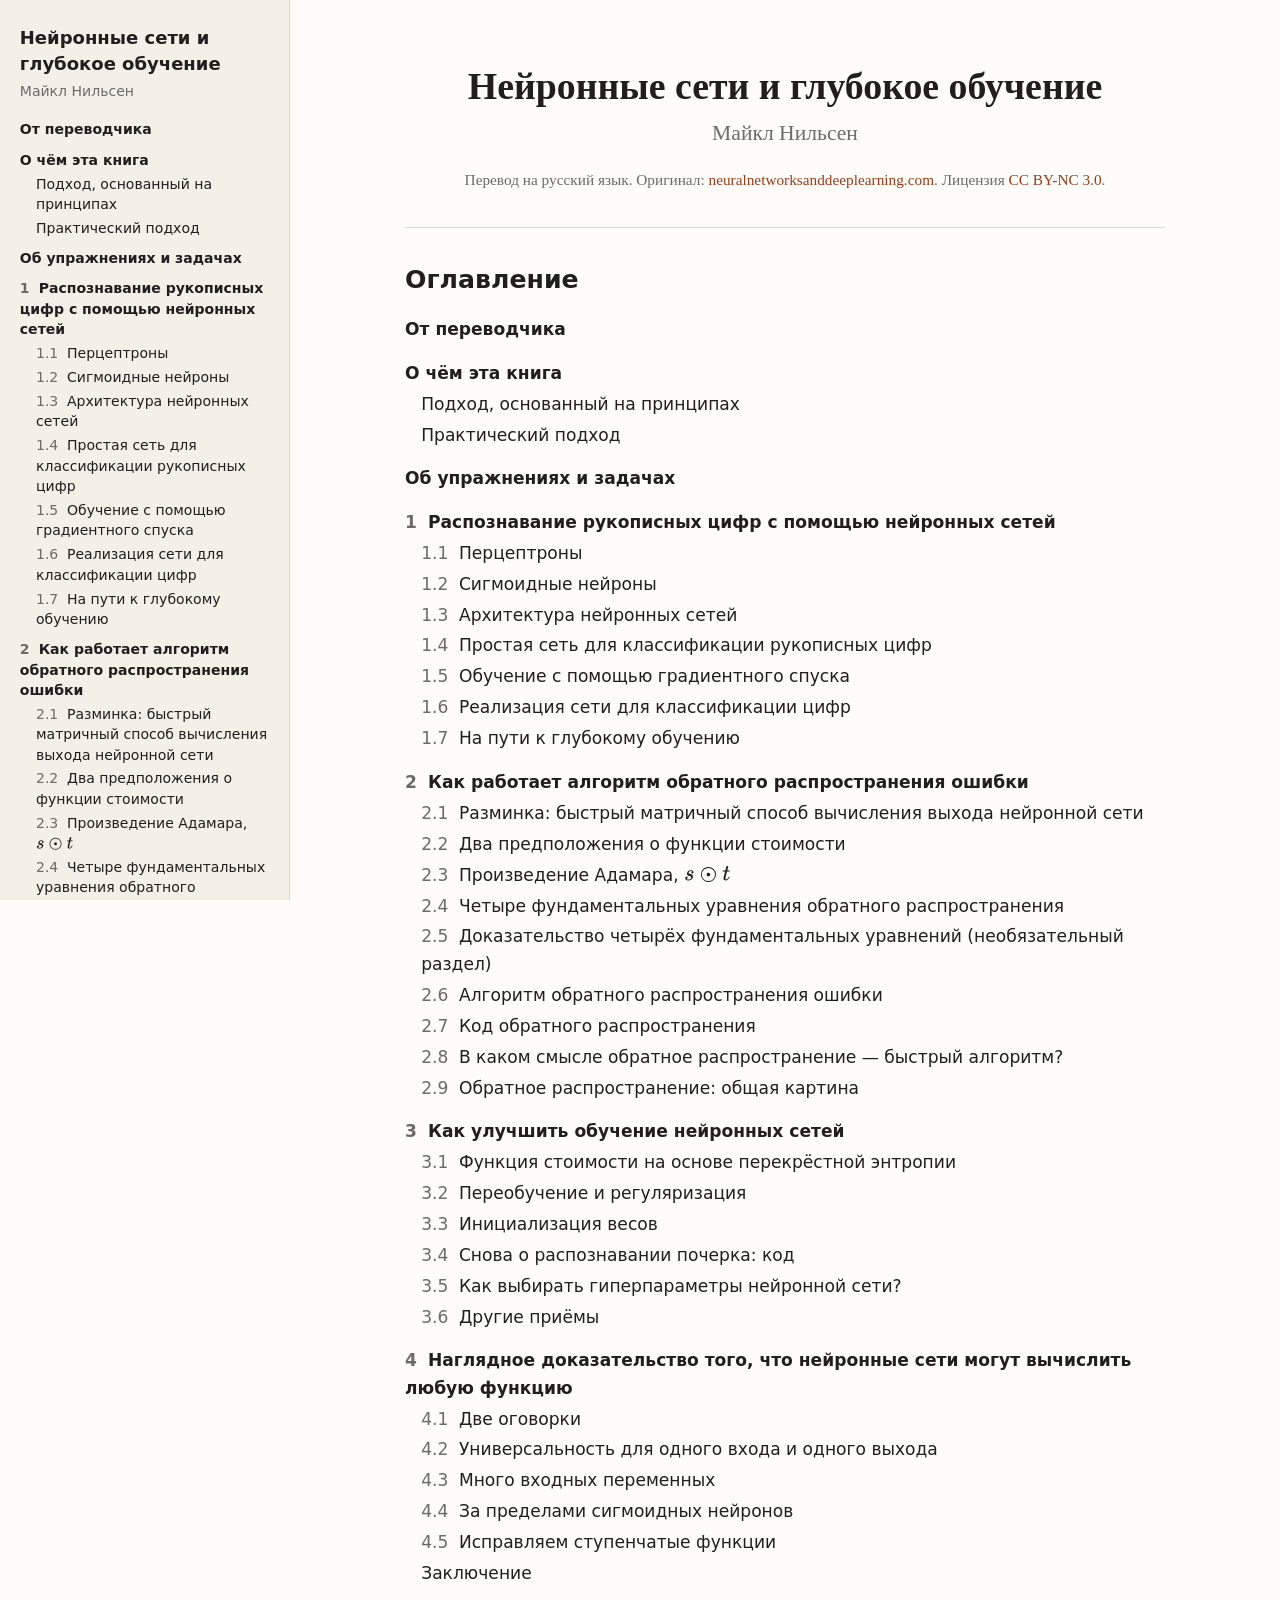
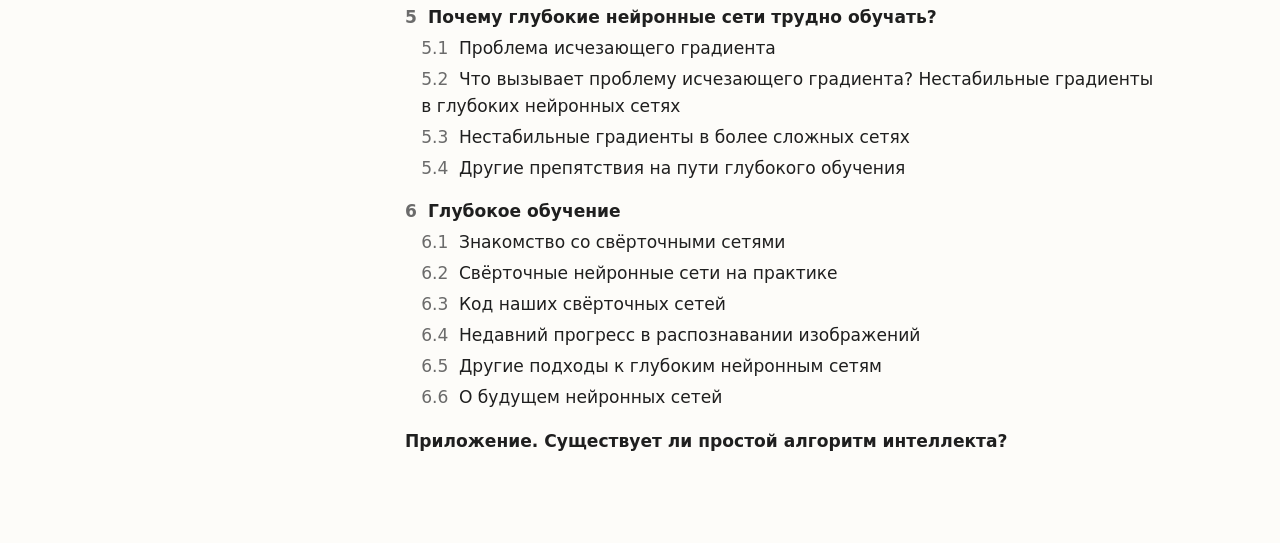
==== index.html @ f429963b "Русский перевод «Neural Networks and Deep Learning» (HTML + PDF) Co-Authored-By: Claude Opus 5.5 <no" ====
<!DOCTYPE html>
<html lang="ru">
<head>
  <meta charset="utf-8" />
  <meta name="viewport" content="width=device-width, initial-scale=1.0" />
  <title>Нейронные сети и глубокое обучение</title>
  <link rel="stylesheet" href="style.css" />
  <script>
    window.MathJax = {
      tex: { inlineMath: [['\\(', '\\)']], displayMath: [['\\[', '\\]']], tags: 'none' },
      svg: { fontCache: 'global' },
      options: { enableMenu: false }
    };
  </script>
  <script defer src="mathjax.js"></script>
</head>
<body>
<input type="checkbox" id="menu-toggle" />
<label for="menu-toggle" class="menu-btn" title="Оглавление">☰</label>
<aside class="sidebar">
  <a class="book-title" href="index.html">Нейронные сети и глубокое
обучение</a>
  <div class="book-author">Майкл Нильсен</div>
  <nav class="toc">
<ul>
<li><a href="part00.html" id="toc-от-переводчика">От
переводчика</a></li>
<li><a href="part01.html" id="toc-о-чём-эта-книга">О чём эта
книга</a>
<ul>
<li><a href="part01.html#подход-основанный-на-принципах"
id="toc-подход-основанный-на-принципах">Подход, основанный на
принципах</a></li>
<li><a href="part01.html#практический-подход"
id="toc-практический-подход">Практический подход</a></li>
</ul></li>
<li><a href="part02.html"
id="toc-об-упражнениях-и-задачах">Об упражнениях и задачах</a></li>
<li><a
href="part03.html"
id="toc-распознавание-рукописных-цифр-с-помощью-нейронных-сетей"><span
class="toc-section-number">1</span> Распознавание рукописных цифр с
помощью нейронных сетей</a>
<ul>
<li><a
href="part03.html#перцептроны"
id="toc-перцептроны"><span class="toc-section-number">1.1</span>
Перцептроны</a></li>
<li><a
href="part03.html#сигмоидные-нейроны"
id="toc-сигмоидные-нейроны"><span class="toc-section-number">1.2</span>
Сигмоидные нейроны</a></li>
<li><a
href="part03.html#архитектура-нейронных-сетей"
id="toc-архитектура-нейронных-сетей"><span
class="toc-section-number">1.3</span> Архитектура нейронных
сетей</a></li>
<li><a
href="part03.html#простая-сеть-для-классификации-рукописных-цифр"
id="toc-простая-сеть-для-классификации-рукописных-цифр"><span
class="toc-section-number">1.4</span> Простая сеть для классификации
рукописных цифр</a></li>
<li><a
href="part03.html#sec:1.5"
id="toc-sec:1.5"><span class="toc-section-number">1.5</span> Обучение с
помощью градиентного спуска</a></li>
<li><a
href="part03.html#sec:1.7"
id="toc-sec:1.7"><span class="toc-section-number">1.6</span> Реализация
сети для классификации цифр</a></li>
<li><a
href="part03.html#sec:1.8"
id="toc-sec:1.8"><span class="toc-section-number">1.7</span> На пути к
глубокому обучению</a></li>
</ul></li>
<li><a
href="part04.html"
id="toc-как-работает-алгоритм-обратного-распространения-ошибки"><span
class="toc-section-number">2</span> Как работает алгоритм обратного
распространения ошибки</a>
<ul>
<li><a
href="part04.html#разминка-быстрый-матричный-способ-вычисления-выхода-нейронной-сети"
id="toc-разминка-быстрый-матричный-способ-вычисления-выхода-нейронной-сети"><span
class="toc-section-number">2.1</span> Разминка: быстрый матричный способ
вычисления выхода нейронной сети</a></li>
<li><a
href="part04.html#два-предположения-о-функции-стоимости"
id="toc-два-предположения-о-функции-стоимости"><span
class="toc-section-number">2.2</span> Два предположения о функции
стоимости</a></li>
<li><a
href="part04.html#произведение-адамара-sodott"
id="toc-произведение-адамара-sodott"><span
class="toc-section-number">2.3</span> Произведение Адамара, <span
class="math inline">\(s\odot{}t\)</span></a></li>
<li><a
href="part04.html#sec:2.4"
id="toc-sec:2.4"><span class="toc-section-number">2.4</span> Четыре
фундаментальных уравнения обратного распространения</a></li>
<li><a
href="part04.html#sec:2.5"
id="toc-sec:2.5"><span class="toc-section-number">2.5</span>
Доказательство четырёх фундаментальных уравнений (необязательный
раздел)</a></li>
<li><a
href="part04.html#sec:2.6"
id="toc-sec:2.6"><span class="toc-section-number">2.6</span> Алгоритм
обратного распространения ошибки</a></li>
<li><a
href="part04.html#sec:2.7"
id="toc-sec:2.7"><span class="toc-section-number">2.7</span> Код
обратного распространения</a></li>
<li><a
href="part04.html#sec:2.8"
id="toc-sec:2.8"><span class="toc-section-number">2.8</span> В каком
смысле обратное распространение — быстрый алгоритм?</a></li>
<li><a
href="part04.html#sec:2.9"
id="toc-sec:2.9"><span class="toc-section-number">2.9</span> Обратное
распространение: общая картина</a></li>
</ul></li>
<li><a href="part05.html" id="toc-sec:3.1"><span
class="toc-section-number">3</span> Как улучшить обучение нейронных
сетей</a>
<ul>
<li><a
href="part05.html#функция-стоимости-на-основе-перекрёстной-энтропии"
id="toc-функция-стоимости-на-основе-перекрёстной-энтропии"><span
class="toc-section-number">3.1</span> Функция стоимости на основе
перекрёстной энтропии</a></li>
<li><a href="part05.html#sec:3.2" id="toc-sec:3.2"><span
class="toc-section-number">3.2</span> Переобучение и
регуляризация</a></li>
<li><a href="part05.html#sec:3.3" id="toc-sec:3.3"><span
class="toc-section-number">3.3</span> Инициализация весов</a></li>
<li><a href="part05.html#sec:3.4" id="toc-sec:3.4"><span
class="toc-section-number">3.4</span> Снова о распознавании почерка:
код</a></li>
<li><a href="part05.html#sec:3.5" id="toc-sec:3.5"><span
class="toc-section-number">3.5</span> Как выбирать гиперпараметры
нейронной сети?</a></li>
<li><a href="part05.html#sec:3.6" id="toc-sec:3.6"><span
class="toc-section-number">3.6</span> Другие приёмы</a></li>
</ul></li>
<li><a
href="part06.html"
id="toc-наглядное-доказательство-того-что-нейронные-сети-могут-вычислить-любую-функцию"><span
class="toc-section-number">4</span> Наглядное доказательство того, что
нейронные сети могут вычислить любую функцию</a>
<ul>
<li><a
href="part06.html#две-оговорки"
id="toc-две-оговорки"><span class="toc-section-number">4.1</span> Две
оговорки</a></li>
<li><a
href="part06.html#универсальность-для-одного-входа-и-одного-выхода"
id="toc-универсальность-для-одного-входа-и-одного-выхода"><span
class="toc-section-number">4.2</span> Универсальность для одного входа и
одного выхода</a></li>
<li><a
href="part06.html#много-входных-переменных"
id="toc-много-входных-переменных"><span
class="toc-section-number">4.3</span> Много входных переменных</a></li>
<li><a
href="part06.html#за-пределами-сигмоидных-нейронов"
id="toc-за-пределами-сигмоидных-нейронов"><span
class="toc-section-number">4.4</span> За пределами сигмоидных
нейронов</a></li>
<li><a
href="part06.html#исправляем-ступенчатые-функции"
id="toc-исправляем-ступенчатые-функции"><span
class="toc-section-number">4.5</span> Исправляем ступенчатые
функции</a></li>
<li><a
href="part06.html#заключение"
id="toc-заключение">Заключение</a></li>
</ul></li>
<li><a href="part07.html"
id="toc-почему-глубокие-нейронные-сети-трудно-обучать"><span
class="toc-section-number">5</span> Почему глубокие нейронные сети
трудно обучать?</a>
<ul>
<li><a
href="part07.html#проблема-исчезающего-градиента"
id="toc-проблема-исчезающего-градиента"><span
class="toc-section-number">5.1</span> Проблема исчезающего
градиента</a></li>
<li><a
href="part07.html#что-вызывает-проблему-исчезающего-градиента-нестабильные-градиенты-в-глубоких-нейронных-сетях"
id="toc-что-вызывает-проблему-исчезающего-градиента-нестабильные-градиенты-в-глубоких-нейронных-сетях"><span
class="toc-section-number">5.2</span> Что вызывает проблему исчезающего
градиента? Нестабильные градиенты в глубоких нейронных сетях</a></li>
<li><a
href="part07.html#нестабильные-градиенты-в-более-сложных-сетях"
id="toc-нестабильные-градиенты-в-более-сложных-сетях"><span
class="toc-section-number">5.3</span> Нестабильные градиенты в более
сложных сетях</a></li>
<li><a
href="part07.html#другие-препятствия-на-пути-глубокого-обучения"
id="toc-другие-препятствия-на-пути-глубокого-обучения"><span
class="toc-section-number">5.4</span> Другие препятствия на пути
глубокого обучения</a></li>
</ul></li>
<li><a href="part08.html" id="toc-глубокое-обучение"><span
class="toc-section-number">6</span> Глубокое обучение</a>
<ul>
<li><a href="part08.html#subseq:cnn"
id="toc-subseq:cnn"><span class="toc-section-number">6.1</span>
Знакомство со свёрточными сетями</a></li>
<li><a
href="part08.html#свёрточные-нейронные-сети-на-практике"
id="toc-свёрточные-нейронные-сети-на-практике"><span
class="toc-section-number">6.2</span> Свёрточные нейронные сети на
практике</a></li>
<li><a href="part08.html#код-наших-свёрточных-сетей"
id="toc-код-наших-свёрточных-сетей"><span
class="toc-section-number">6.3</span> Код наших свёрточных
сетей</a></li>
<li><a
href="part08.html#недавний-прогресс-в-распознавании-изображений"
id="toc-недавний-прогресс-в-распознавании-изображений"><span
class="toc-section-number">6.4</span> Недавний прогресс в распознавании
изображений</a></li>
<li><a
href="part08.html#другие-подходы-к-глубоким-нейронным-сетям"
id="toc-другие-подходы-к-глубоким-нейронным-сетям"><span
class="toc-section-number">6.5</span> Другие подходы к глубоким
нейронным сетям</a></li>
<li><a href="part08.html#о-будущем-нейронных-сетей"
id="toc-о-будущем-нейронных-сетей"><span
class="toc-section-number">6.6</span> О будущем нейронных сетей</a></li>
</ul></li>
<li><a
href="part09.html"
id="toc-приложение.-существует-ли-простой-алгоритм-интеллекта">Приложение.
Существует ли простой алгоритм интеллекта?</a></li>
</ul>
  </nav>
</aside>
<main>
<header class="cover">
  <h1>Нейронные сети и глубокое обучение</h1>
  <p class="subtitle">Майкл Нильсен</p>
  <p class="note">Перевод на русский язык. Оригинал: <a href="http://neuralnetworksanddeeplearning.com">neuralnetworksanddeeplearning.com</a>.
  Лицензия <a href="https://creativecommons.org/licenses/by-nc/3.0/deed.ru">CC BY-NC 3.0</a>.</p>
</header>
<article>
<nav class="toc toc-main">
<h2>Оглавление</h2>
<ul>
<li><a href="part00.html" id="toc-от-переводчика">От
переводчика</a></li>
<li><a href="part01.html" id="toc-о-чём-эта-книга">О чём эта
книга</a>
<ul>
<li><a href="part01.html#подход-основанный-на-принципах"
id="toc-подход-основанный-на-принципах">Подход, основанный на
принципах</a></li>
<li><a href="part01.html#практический-подход"
id="toc-практический-подход">Практический подход</a></li>
</ul></li>
<li><a href="part02.html"
id="toc-об-упражнениях-и-задачах">Об упражнениях и задачах</a></li>
<li><a
href="part03.html"
id="toc-распознавание-рукописных-цифр-с-помощью-нейронных-сетей"><span
class="toc-section-number">1</span> Распознавание рукописных цифр с
помощью нейронных сетей</a>
<ul>
<li><a
href="part03.html#перцептроны"
id="toc-перцептроны"><span class="toc-section-number">1.1</span>
Перцептроны</a></li>
<li><a
href="part03.html#сигмоидные-нейроны"
id="toc-сигмоидные-нейроны"><span class="toc-section-number">1.2</span>
Сигмоидные нейроны</a></li>
<li><a
href="part03.html#архитектура-нейронных-сетей"
id="toc-архитектура-нейронных-сетей"><span
class="toc-section-number">1.3</span> Архитектура нейронных
сетей</a></li>
<li><a
href="part03.html#простая-сеть-для-классификации-рукописных-цифр"
id="toc-простая-сеть-для-классификации-рукописных-цифр"><span
class="toc-section-number">1.4</span> Простая сеть для классификации
рукописных цифр</a></li>
<li><a
href="part03.html#sec:1.5"
id="toc-sec:1.5"><span class="toc-section-number">1.5</span> Обучение с
помощью градиентного спуска</a></li>
<li><a
href="part03.html#sec:1.7"
id="toc-sec:1.7"><span class="toc-section-number">1.6</span> Реализация
сети для классификации цифр</a></li>
<li><a
href="part03.html#sec:1.8"
id="toc-sec:1.8"><span class="toc-section-number">1.7</span> На пути к
глубокому обучению</a></li>
</ul></li>
<li><a
href="part04.html"
id="toc-как-работает-алгоритм-обратного-распространения-ошибки"><span
class="toc-section-number">2</span> Как работает алгоритм обратного
распространения ошибки</a>
<ul>
<li><a
href="part04.html#разминка-быстрый-матричный-способ-вычисления-выхода-нейронной-сети"
id="toc-разминка-быстрый-матричный-способ-вычисления-выхода-нейронной-сети"><span
class="toc-section-number">2.1</span> Разминка: быстрый матричный способ
вычисления выхода нейронной сети</a></li>
<li><a
href="part04.html#два-предположения-о-функции-стоимости"
id="toc-два-предположения-о-функции-стоимости"><span
class="toc-section-number">2.2</span> Два предположения о функции
стоимости</a></li>
<li><a
href="part04.html#произведение-адамара-sodott"
id="toc-произведение-адамара-sodott"><span
class="toc-section-number">2.3</span> Произведение Адамара, <span
class="math inline">\(s\odot{}t\)</span></a></li>
<li><a
href="part04.html#sec:2.4"
id="toc-sec:2.4"><span class="toc-section-number">2.4</span> Четыре
фундаментальных уравнения обратного распространения</a></li>
<li><a
href="part04.html#sec:2.5"
id="toc-sec:2.5"><span class="toc-section-number">2.5</span>
Доказательство четырёх фундаментальных уравнений (необязательный
раздел)</a></li>
<li><a
href="part04.html#sec:2.6"
id="toc-sec:2.6"><span class="toc-section-number">2.6</span> Алгоритм
обратного распространения ошибки</a></li>
<li><a
href="part04.html#sec:2.7"
id="toc-sec:2.7"><span class="toc-section-number">2.7</span> Код
обратного распространения</a></li>
<li><a
href="part04.html#sec:2.8"
id="toc-sec:2.8"><span class="toc-section-number">2.8</span> В каком
смысле обратное распространение — быстрый алгоритм?</a></li>
<li><a
href="part04.html#sec:2.9"
id="toc-sec:2.9"><span class="toc-section-number">2.9</span> Обратное
распространение: общая картина</a></li>
</ul></li>
<li><a href="part05.html" id="toc-sec:3.1"><span
class="toc-section-number">3</span> Как улучшить обучение нейронных
сетей</a>
<ul>
<li><a
href="part05.html#функция-стоимости-на-основе-перекрёстной-энтропии"
id="toc-функция-стоимости-на-основе-перекрёстной-энтропии"><span
class="toc-section-number">3.1</span> Функция стоимости на основе
перекрёстной энтропии</a></li>
<li><a href="part05.html#sec:3.2" id="toc-sec:3.2"><span
class="toc-section-number">3.2</span> Переобучение и
регуляризация</a></li>
<li><a href="part05.html#sec:3.3" id="toc-sec:3.3"><span
class="toc-section-number">3.3</span> Инициализация весов</a></li>
<li><a href="part05.html#sec:3.4" id="toc-sec:3.4"><span
class="toc-section-number">3.4</span> Снова о распознавании почерка:
код</a></li>
<li><a href="part05.html#sec:3.5" id="toc-sec:3.5"><span
class="toc-section-number">3.5</span> Как выбирать гиперпараметры
нейронной сети?</a></li>
<li><a href="part05.html#sec:3.6" id="toc-sec:3.6"><span
class="toc-section-number">3.6</span> Другие приёмы</a></li>
</ul></li>
<li><a
href="part06.html"
id="toc-наглядное-доказательство-того-что-нейронные-сети-могут-вычислить-любую-функцию"><span
class="toc-section-number">4</span> Наглядное доказательство того, что
нейронные сети могут вычислить любую функцию</a>
<ul>
<li><a
href="part06.html#две-оговорки"
id="toc-две-оговорки"><span class="toc-section-number">4.1</span> Две
оговорки</a></li>
<li><a
href="part06.html#универсальность-для-одного-входа-и-одного-выхода"
id="toc-универсальность-для-одного-входа-и-одного-выхода"><span
class="toc-section-number">4.2</span> Универсальность для одного входа и
одного выхода</a></li>
<li><a
href="part06.html#много-входных-переменных"
id="toc-много-входных-переменных"><span
class="toc-section-number">4.3</span> Много входных переменных</a></li>
<li><a
href="part06.html#за-пределами-сигмоидных-нейронов"
id="toc-за-пределами-сигмоидных-нейронов"><span
class="toc-section-number">4.4</span> За пределами сигмоидных
нейронов</a></li>
<li><a
href="part06.html#исправляем-ступенчатые-функции"
id="toc-исправляем-ступенчатые-функции"><span
class="toc-section-number">4.5</span> Исправляем ступенчатые
функции</a></li>
<li><a
href="part06.html#заключение"
id="toc-заключение">Заключение</a></li>
</ul></li>
<li><a href="part07.html"
id="toc-почему-глубокие-нейронные-сети-трудно-обучать"><span
class="toc-section-number">5</span> Почему глубокие нейронные сети
трудно обучать?</a>
<ul>
<li><a
href="part07.html#проблема-исчезающего-градиента"
id="toc-проблема-исчезающего-градиента"><span
class="toc-section-number">5.1</span> Проблема исчезающего
градиента</a></li>
<li><a
href="part07.html#что-вызывает-проблему-исчезающего-градиента-нестабильные-градиенты-в-глубоких-нейронных-сетях"
id="toc-что-вызывает-проблему-исчезающего-градиента-нестабильные-градиенты-в-глубоких-нейронных-сетях"><span
class="toc-section-number">5.2</span> Что вызывает проблему исчезающего
градиента? Нестабильные градиенты в глубоких нейронных сетях</a></li>
<li><a
href="part07.html#нестабильные-градиенты-в-более-сложных-сетях"
id="toc-нестабильные-градиенты-в-более-сложных-сетях"><span
class="toc-section-number">5.3</span> Нестабильные градиенты в более
сложных сетях</a></li>
<li><a
href="part07.html#другие-препятствия-на-пути-глубокого-обучения"
id="toc-другие-препятствия-на-пути-глубокого-обучения"><span
class="toc-section-number">5.4</span> Другие препятствия на пути
глубокого обучения</a></li>
</ul></li>
<li><a href="part08.html" id="toc-глубокое-обучение"><span
class="toc-section-number">6</span> Глубокое обучение</a>
<ul>
<li><a href="part08.html#subseq:cnn"
id="toc-subseq:cnn"><span class="toc-section-number">6.1</span>
Знакомство со свёрточными сетями</a></li>
<li><a
href="part08.html#свёрточные-нейронные-сети-на-практике"
id="toc-свёрточные-нейронные-сети-на-практике"><span
class="toc-section-number">6.2</span> Свёрточные нейронные сети на
практике</a></li>
<li><a href="part08.html#код-наших-свёрточных-сетей"
id="toc-код-наших-свёрточных-сетей"><span
class="toc-section-number">6.3</span> Код наших свёрточных
сетей</a></li>
<li><a
href="part08.html#недавний-прогресс-в-распознавании-изображений"
id="toc-недавний-прогресс-в-распознавании-изображений"><span
class="toc-section-number">6.4</span> Недавний прогресс в распознавании
изображений</a></li>
<li><a
href="part08.html#другие-подходы-к-глубоким-нейронным-сетям"
id="toc-другие-подходы-к-глубоким-нейронным-сетям"><span
class="toc-section-number">6.5</span> Другие подходы к глубоким
нейронным сетям</a></li>
<li><a href="part08.html#о-будущем-нейронных-сетей"
id="toc-о-будущем-нейронных-сетей"><span
class="toc-section-number">6.6</span> О будущем нейронных сетей</a></li>
</ul></li>
<li><a
href="part09.html"
id="toc-приложение.-существует-ли-простой-алгоритм-интеллекта">Приложение.
Существует ли простой алгоритм интеллекта?</a></li>
</ul>
</nav>

</article>
</main>
</body>
</html>
---- style.css ----
:root {
  --bg: #fdfcf9;
  --fg: #1f1f1f;
  --muted: #6b6b6b;
  --accent: #9c3b1b;
  --side-bg: #f3f0e8;
  --rule: #ddd6c8;
  --code-bg: #f5f2ea;
}
@media (prefers-color-scheme: dark) {
  :root {
    --bg: #1c1b19;
    --fg: #e6e2d9;
    --muted: #a39f95;
    --accent: #e08a62;
    --side-bg: #252420;
    --rule: #3b3933;
    --code-bg: #2a2925;
  }
  article img { background: #fff; border-radius: 3px; }
}
* { box-sizing: border-box; }
html { font-size: 18px; }
body {
  margin: 0;
  background: var(--bg);
  color: var(--fg);
  font-family: "Charter", "Georgia", "PT Serif", "Liberation Serif", serif;
  line-height: 1.6;
}
a { color: var(--accent); text-decoration: none; }
a:hover { text-decoration: underline; }

/* боковая панель */
.sidebar {
  position: fixed; top: 0; left: 0; bottom: 0;
  width: 290px; overflow-y: auto;
  background: var(--side-bg);
  border-right: 1px solid var(--rule);
  padding: 1.4rem 1.1rem 2rem;
  font-family: system-ui, -apple-system, "Segoe UI", sans-serif;
  font-size: 0.78rem; line-height: 1.45;
}
.book-title { display: block; font-weight: 700; font-size: 1rem; color: var(--fg); }
.book-author { color: var(--muted); margin: 0.2rem 0 1rem; }
.toc ul { list-style: none; padding-left: 0; margin: 0; }
.toc > ul > li { margin: 0.55rem 0; font-weight: 600; }
.toc ul ul { padding-left: 0.9rem; font-weight: 400; }
.toc ul ul li { margin: 0.2rem 0; }
.toc a { color: var(--fg); }
.toc a:hover { color: var(--accent); }
.toc .toc-section-number { color: var(--muted); margin-right: 0.3em; }

main { margin-left: 290px; padding: 1.5rem 2rem 4rem; }
article, .pager, .cover { max-width: 760px; margin: 0 auto; }

.menu-btn, #menu-toggle { display: none; }
@media (max-width: 900px) {
  html { font-size: 17px; }
  .sidebar { transform: translateX(-100%); transition: transform .2s; z-index: 10; width: 82%; max-width: 320px; }
  #menu-toggle:checked ~ .sidebar { transform: none; box-shadow: 0 0 30px rgba(0,0,0,.25); }
  .menu-btn {
    display: block; position: fixed; top: 10px; right: 12px; z-index: 11;
    background: var(--side-bg); border: 1px solid var(--rule);
    border-radius: 6px; padding: 2px 10px; font-size: 1.2rem; cursor: pointer;
  }
  main { margin-left: 0; padding: 1rem 16px 3rem; }
}

/* навигация */
.pager {
  display: flex; justify-content: space-between; gap: 1rem;
  font-family: system-ui, sans-serif; font-size: 0.8rem;
  border-bottom: 1px solid var(--rule); padding-bottom: 0.6rem; margin-bottom: 1rem;
}
.pager.bottom { border-bottom: 0; border-top: 1px solid var(--rule); padding-top: 0.6rem; margin-top: 3rem; }
.pager span:last-child { text-align: right; }

/* обложка */
.cover { text-align: center; padding: 2rem 0 1rem; border-bottom: 1px solid var(--rule); margin-bottom: 2rem; }
.cover h1 { font-size: 2.1rem; margin: 0; }
.cover .subtitle { font-size: 1.2rem; color: var(--muted); margin: 0.3rem 0 1rem; }
.cover .note { font-size: 0.85rem; color: var(--muted); }

/* текст */
h1, h2, h3, h4 { line-height: 1.25; }
h1 { font-size: 1.9rem; margin-top: 0.5rem; }
h2 { font-size: 1.4rem; margin-top: 2.4rem; }
h3 { font-size: 1.15rem; margin-top: 2rem; }
.header-section-number { color: var(--muted); margin-right: 0.35em; }
p { margin: 0.9rem 0; }
article img { max-width: 100%; height: auto; display: block; margin: 1rem auto; }
article p:has(> img:only-child) { text-align: center; }
figure { margin: 1.5rem 0; text-align: center; }
figcaption { font-size: 0.85rem; color: var(--muted); }
blockquote { margin: 1rem 0; padding: 0.2rem 1rem; border-left: 3px solid var(--rule); color: var(--muted); }
code { font-family: "DejaVu Sans Mono", Consolas, monospace; font-size: 0.85em; background: var(--code-bg); padding: 0.05em 0.3em; border-radius: 3px; }
pre { background: var(--code-bg); padding: 0.8rem 1rem; overflow-x: auto; border-radius: 4px; line-height: 1.4; }
pre code { background: none; padding: 0; font-size: 0.8rem; }
mjx-container[display="true"] { overflow-x: auto; overflow-y: hidden; padding: 0.2rem 0; }
table { border-collapse: collapse; margin: 1rem auto; }
td, th { border: 1px solid var(--rule); padding: 0.3rem 0.6rem; }
.footnotes { font-size: 0.85rem; border-top: 1px solid var(--rule); margin-top: 3rem; }
section.footnotes hr { display: none; }
h4, h5 { font-size: 1rem; margin-top: 1.6rem; }

.toc-main { font-family: system-ui, -apple-system, "Segoe UI", sans-serif; font-size: 0.95rem; }
.toc-main h2 { margin-top: 0; }
.toc-main > ul > li { margin: 0.9rem 0; }
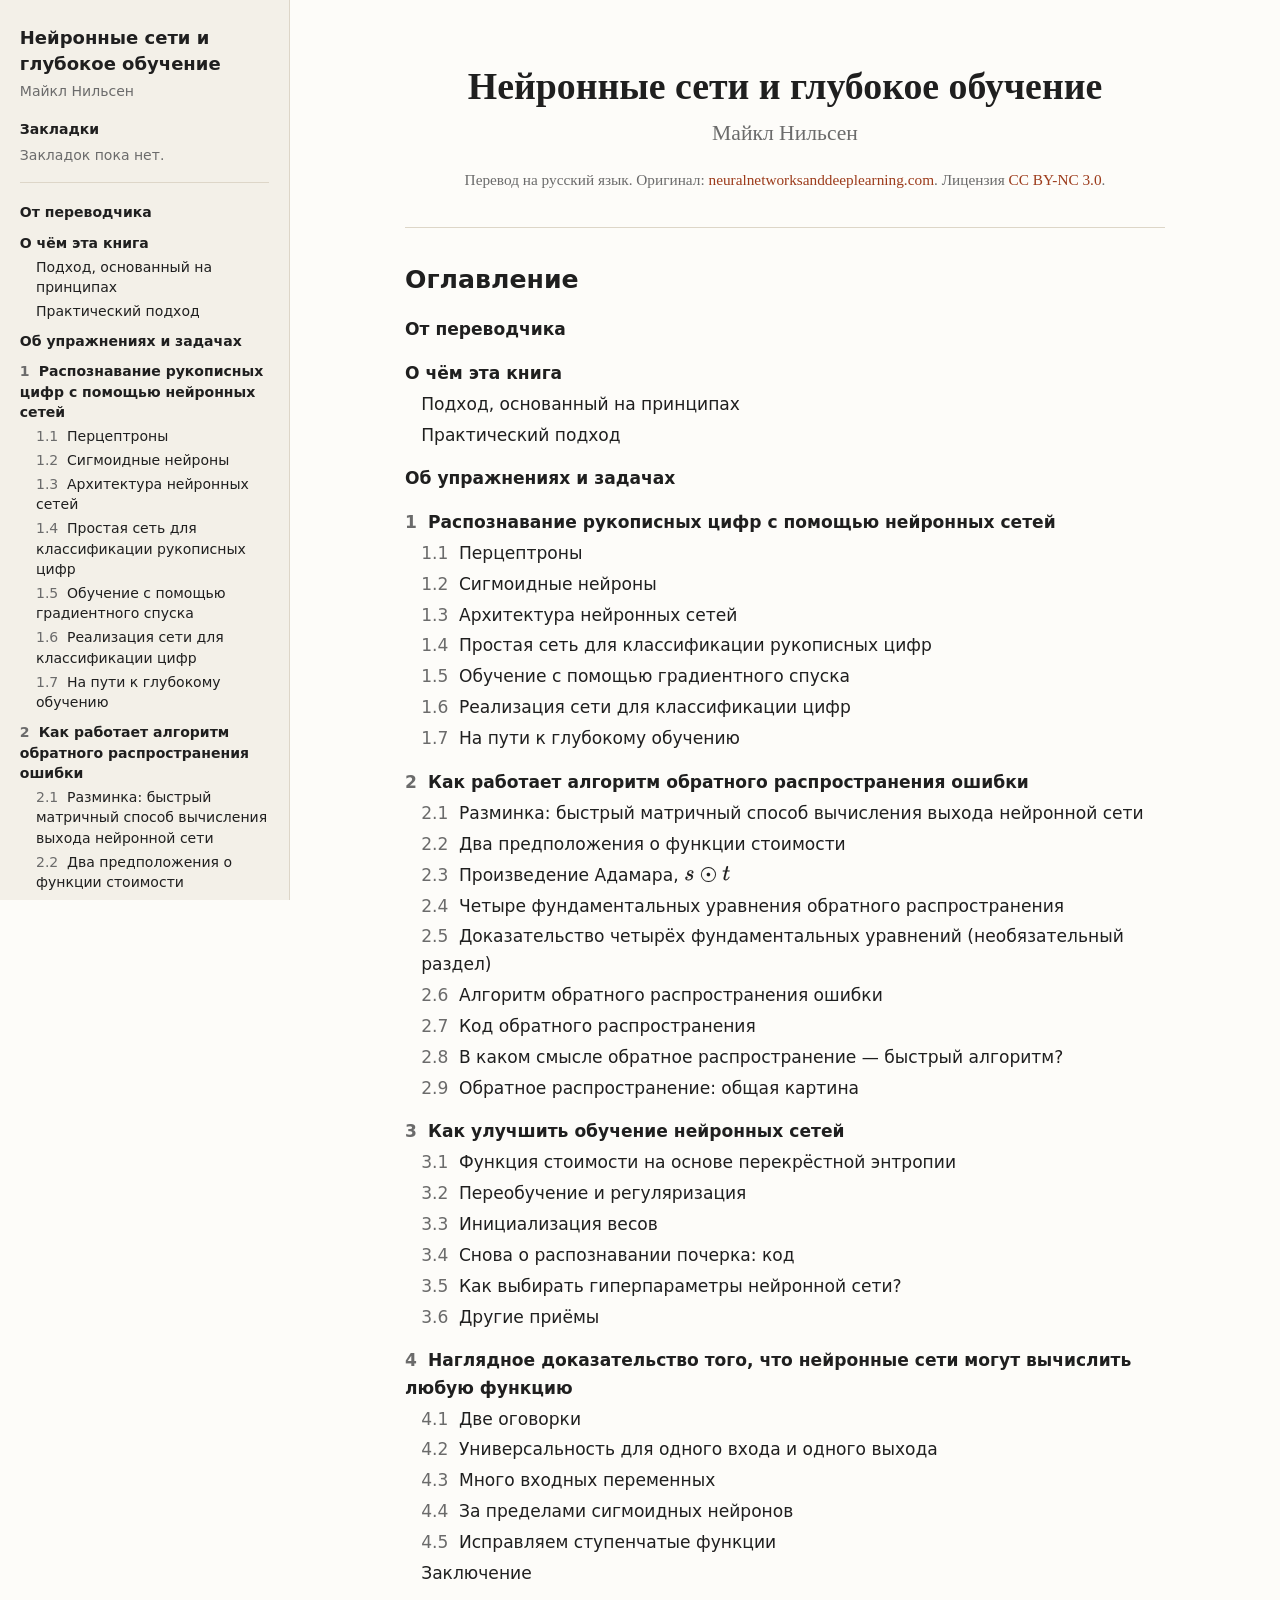
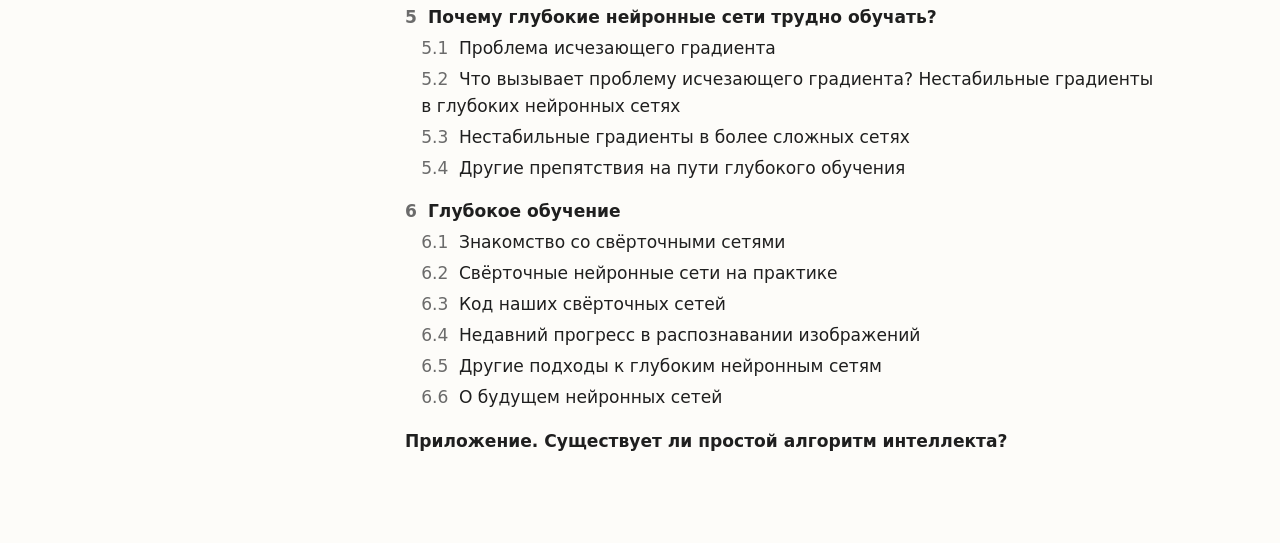
==== commit 6bbad1a8: "Закладки и автосохранение места чтения Co-Authored-By: Claude Opus 5.5 <noreply@anthropic.com> Claud" ====
--- a/index.html
+++ b/index.html
@@ -13,6 +13,7 @@
     };
   </script>
   <script defer src="mathjax.js"></script>
+  <script defer src="bookmarks.js"></script>
 </head>
 <body>
 <input type="checkbox" id="menu-toggle" />
--- a/style.css
+++ b/style.css
@@ -107,3 +107,30 @@
 .toc-main { font-family: system-ui, -apple-system, "Segoe UI", sans-serif; font-size: 0.95rem; }
 .toc-main h2 { margin-top: 0; }
 .toc-main > ul > li { margin: 0.9rem 0; }
+
+/* закладки и место чтения */
+.bm-panel { margin: 0 0 1.1rem; padding-bottom: 0.9rem; border-bottom: 1px solid var(--rule); }
+.bm-continue { display: block; padding: 0.5rem 0.6rem; margin-bottom: 0.8rem; border-radius: 6px;
+  background: var(--accent); color: var(--bg) !important; font-weight: 600; }
+.bm-continue:hover { text-decoration: none; opacity: .9; }
+.bm-continue small, .bm-panel li small { display: block; font-weight: 400; opacity: .85; }
+.bm-head { font-weight: 700; display: flex; justify-content: space-between; align-items: center; margin-bottom: 0.3rem; }
+.bm-panel button { font: inherit; cursor: pointer; border: 1px solid var(--rule); background: var(--bg);
+  color: var(--fg); border-radius: 4px; padding: 0 0.4rem; }
+.bm-panel button:hover { border-color: var(--accent); color: var(--accent); }
+.bm-empty { color: var(--muted); }
+.bm-panel ul { list-style: none; padding: 0; margin: 0; max-height: 40vh; overflow-y: auto; }
+.bm-panel li { display: flex; gap: 0.3rem; align-items: flex-start; margin: 0.35rem 0; }
+.bm-panel li a { flex: 1; color: var(--fg); }
+.bm-panel li small { color: var(--muted); }
+.bm-panel .bm-del { border: none; background: none; color: var(--muted); font-size: 1rem; line-height: 1; }
+.bm-fab { position: fixed; right: 18px; bottom: 18px; width: 46px; height: 46px; border-radius: 50%;
+  border: 1px solid var(--rule); background: var(--side-bg); font-size: 1.3rem; cursor: pointer;
+  box-shadow: 0 2px 10px rgba(0,0,0,.15); z-index: 5; }
+.bm-fab:hover { border-color: var(--accent); }
+.bm-toast { position: fixed; right: 74px; bottom: 26px; background: var(--fg); color: var(--bg);
+  padding: 0.35rem 0.8rem; border-radius: 6px; font: 0.8rem system-ui, sans-serif; z-index: 6; }
+.bm-flash { background: color-mix(in srgb, var(--accent) 18%, transparent); transition: background 1.5s; border-radius: 3px; }
+.bm-cover { display: inline-block; margin-top: 0.6rem; padding: 0.5rem 0.9rem; border-radius: 6px;
+  background: var(--accent); color: var(--bg) !important; font-family: system-ui, sans-serif; font-size: 0.9rem; }
+.bm-cover:hover { text-decoration: none; opacity: .9; }
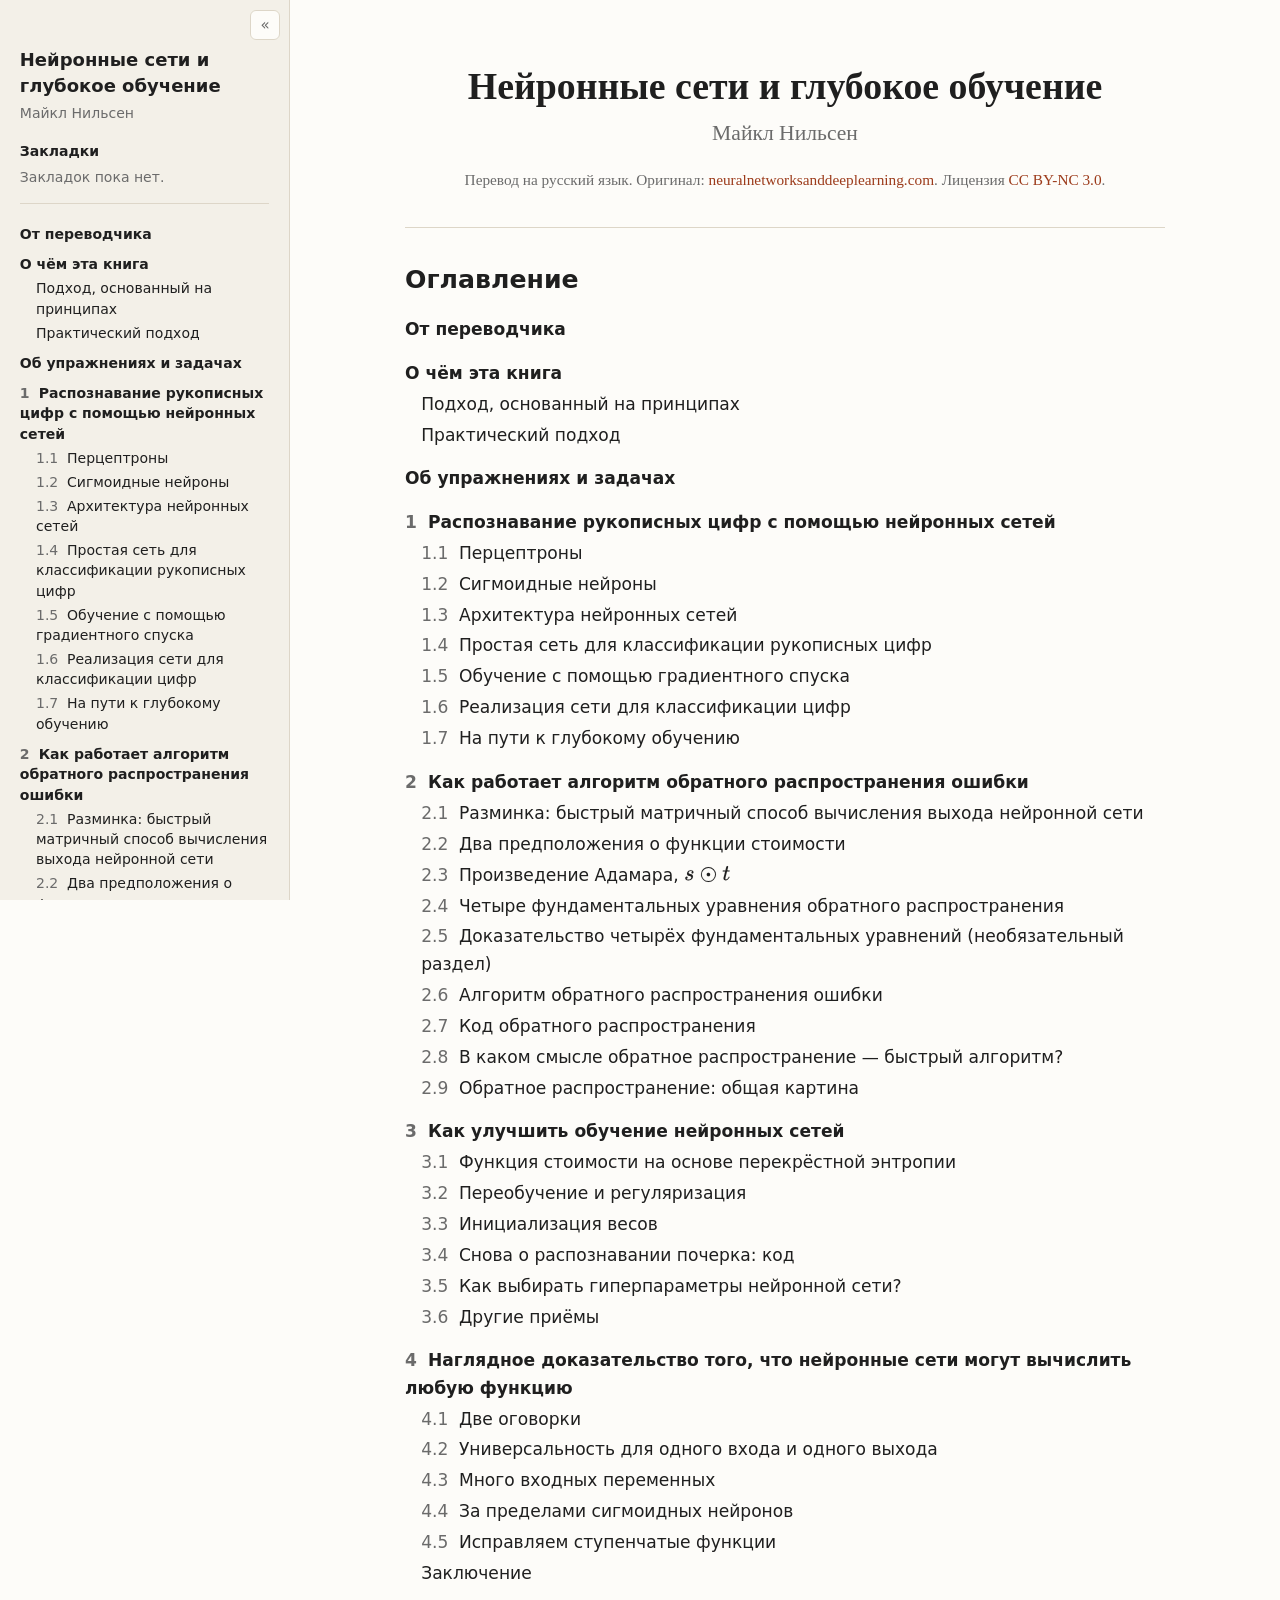
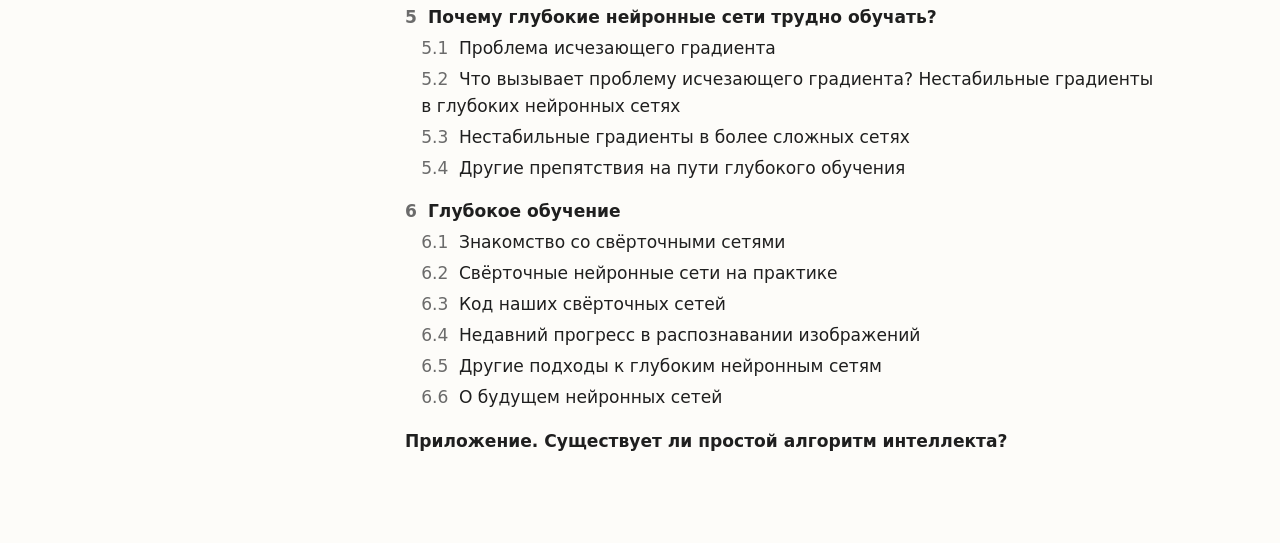
==== commit e55c17c8: "Кнопка скрытия боковой панели Co-Authored-By: Claude Opus 5.5 <noreply@anthropic.com> Claude-Session" ====
--- a/index.html
+++ b/index.html
@@ -12,12 +12,15 @@
       options: { enableMenu: false }
     };
   </script>
+  <script>try{if(localStorage.getItem("nndl-ru:sidebar")==="hidden")document.documentElement.classList.add("sb-hidden")}catch(e){}</script>
   <script defer src="mathjax.js"></script>
   <script defer src="bookmarks.js"></script>
 </head>
 <body>
 <input type="checkbox" id="menu-toggle" />
 <label for="menu-toggle" class="menu-btn" title="Оглавление">☰</label>
+<button class="sb-toggle" type="button" title="Скрыть / показать боковую панель" aria-label="Скрыть или показать боковую панель"
+  onclick="var h=document.documentElement;h.classList.toggle('sb-hidden');try{localStorage.setItem('nndl-ru:sidebar',h.classList.contains('sb-hidden')?'hidden':'shown')}catch(e){}"></button>
 <aside class="sidebar">
   <a class="book-title" href="index.html">Нейронные сети и глубокое
 обучение</a>
--- a/style.css
+++ b/style.css
@@ -55,6 +55,21 @@
 article, .pager, .cover { max-width: 760px; margin: 0 auto; }
 
 .menu-btn, #menu-toggle { display: none; }
+/* скрытие боковой панели на широком экране */
+.sb-toggle {
+  position: fixed; top: 10px; left: 250px; z-index: 12; width: 30px; height: 30px;
+  border: 1px solid var(--rule); border-radius: 6px; background: var(--bg); color: var(--muted);
+  cursor: pointer; font: 15px/1 system-ui, sans-serif; padding: 0;
+}
+.sb-toggle::before { content: "«"; }
+.sb-toggle:hover { color: var(--accent); border-color: var(--accent); }
+.sidebar { padding-top: 2.6rem; }
+main { transition: margin-left .2s; }
+.sidebar { transition: transform .2s; }
+html.sb-hidden .sidebar { transform: translateX(-100%); }
+html.sb-hidden main { margin-left: 0; }
+html.sb-hidden .sb-toggle { left: 12px; }
+html.sb-hidden .sb-toggle::before { content: "☰"; }
 @media (max-width: 900px) {
   html { font-size: 17px; }
   .sidebar { transform: translateX(-100%); transition: transform .2s; z-index: 10; width: 82%; max-width: 320px; }
@@ -65,6 +80,10 @@
     border-radius: 6px; padding: 2px 10px; font-size: 1.2rem; cursor: pointer;
   }
   main { margin-left: 0; padding: 1rem 16px 3rem; }
+  .sb-toggle { display: none; }
+  .sidebar { padding-top: 1.4rem; }
+  html.sb-hidden .sidebar { transform: translateX(-100%); }
+  html.sb-hidden #menu-toggle:checked ~ .sidebar { transform: none; }
 }
 
 /* навигация */
